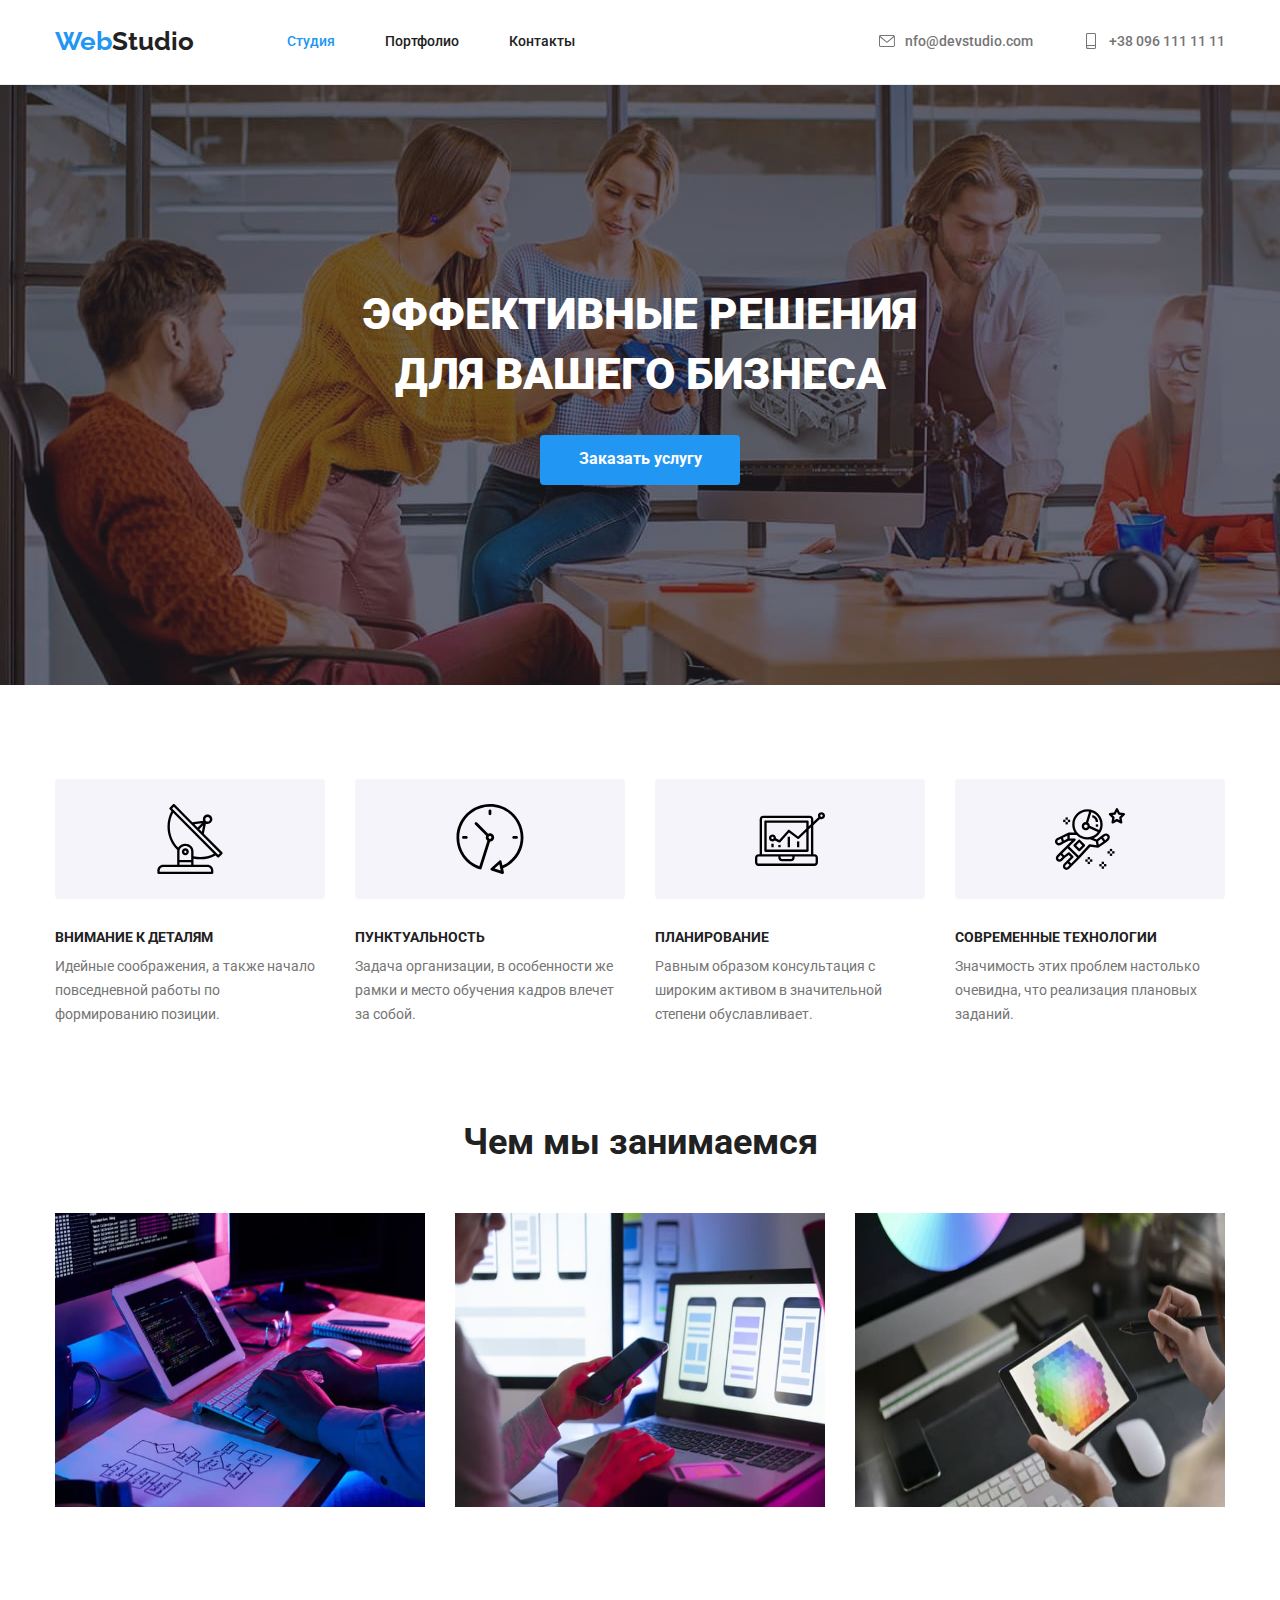
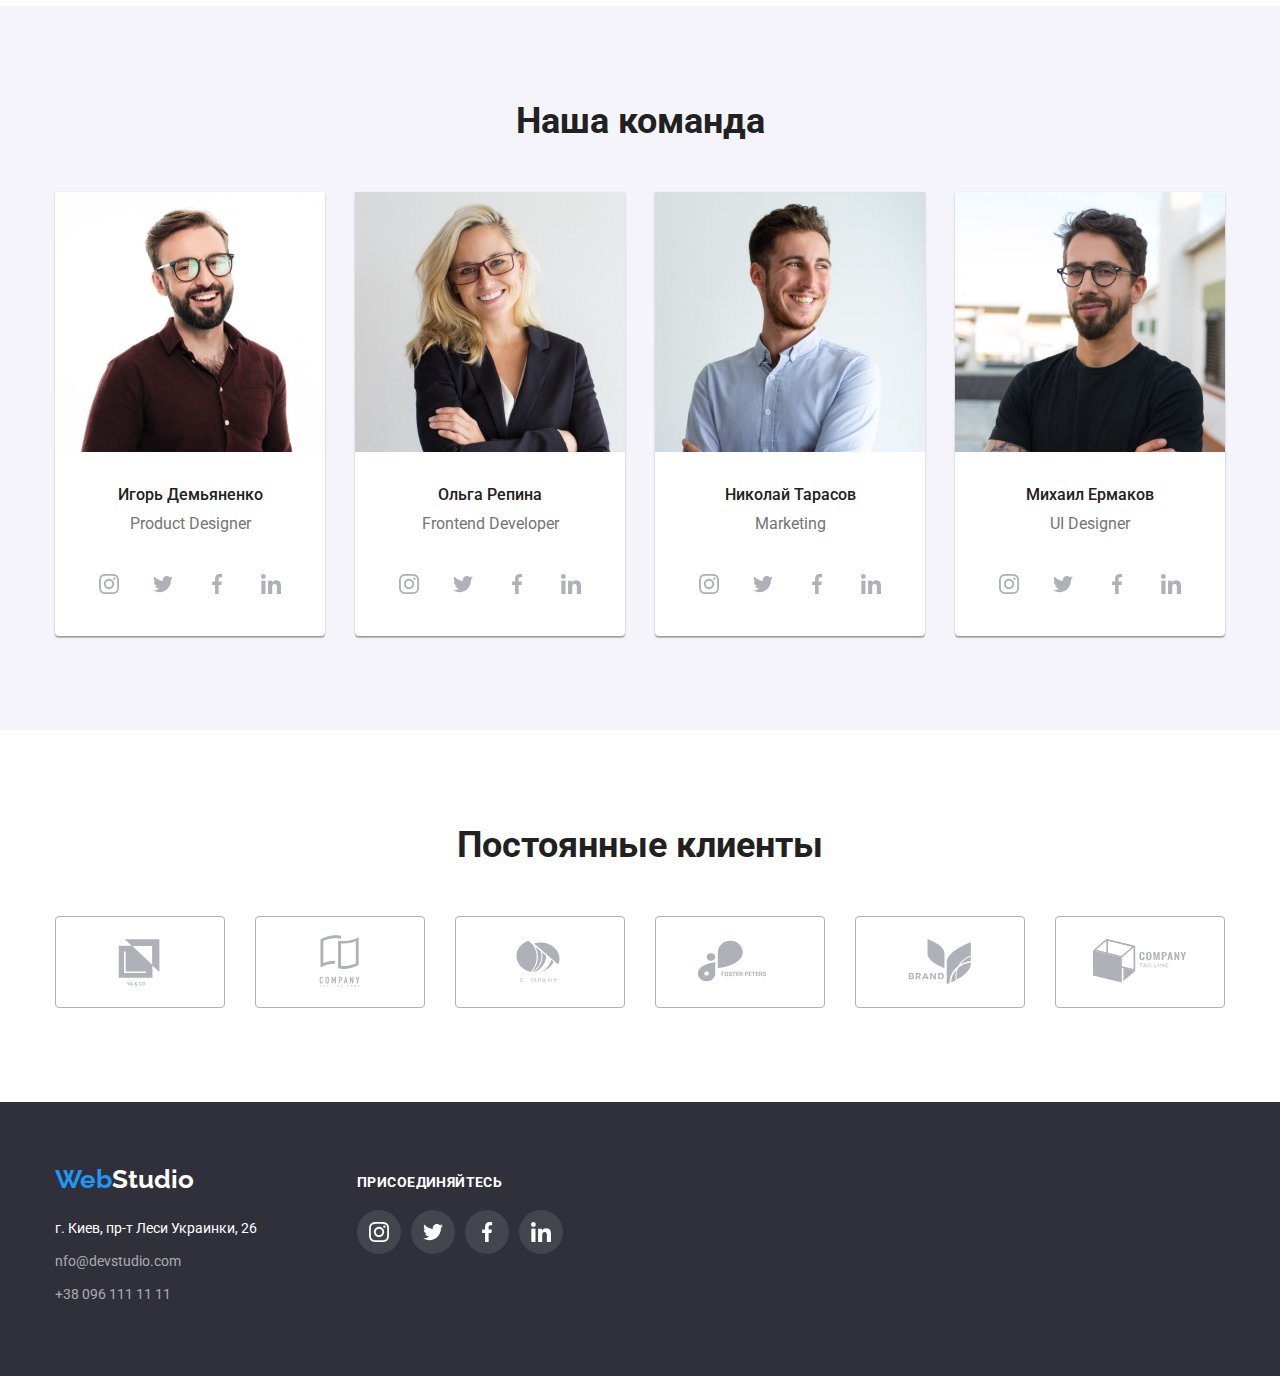
==== index.html @ 15c78597 "Initial commit" ====
<!DOCTYPE html>
<html lang="en">

<head>
    <meta charset="UTF-8">
    <meta http-equiv="X-UA-Compatible" content="IE=edge">
    <meta name="viewport" content="width=device-width, initial-scale=1.0">
    <link rel="preconnect" href="https://fonts.googleapis.com">
    <link rel="preconnect" href="https://fonts.gstatic.com" crossorigin>
    <title>Web Studio (Version 2.1)</title>
    <link href="https://fonts.googleapis.com/css2?family=Raleway:wght@700&family=Roboto:wght@400;500;700;900&display=swap"
        rel="stylesheet">
    <link rel="stylesheet" href="https://cdnjs.cloudflare.com/ajax/libs/modern-normalize/1.1.0/modern-normalize.min.css">
    <link rel="stylesheet" href="./css/style.css">
</head>

<body class="body">
    <!-- Шапка страницы -->
<header class="header">
    <div class="container">
        <nav class="nav">
            <!-- Навигация -->
            <a class="logo" href="./index.html"> <span class="web">Web</span>Studio</a>
            <ul class="site-nav list">
                <li class="item"><a href="./index.html"><span class="current">Студия</span></a></li>
                <li class="item"><a href="./portfolio.html">Портфолио</a></li>
                <li class="item"><a href="/Контакты">Контакты</a></li>
            </ul>

            <ul class="list header-contacts">
                <li class="item">

                    <a href="mailto:nfo@devstudio.com" class="contacts"> <svg class="icon">
                            <use href="./images/symbol-defs.svg#icon-envelope"></use>
                        </svg> nfo@devstudio.com</a>
                </li>
                <li class="item">

                    <a href="tel:+380961111111" class="contacts"> <svg class="icon">
                            <use href="./images/symbol-defs.svg#icon-smartphone"></use>
                        </svg> +38 096 111 11 11</a>
                </li>
            </ul>
        </nav>
    </div>
</header>

    <!-- Уникальный контент страницы -->
    <main>
        <!-- УТП -->
        <section class="hero overlay">
            <div class="container">
                <h1 class="hero-title">ЭФФЕКТИВНЫЕ РЕШЕНИЯ <br>ДЛЯ ВАШЕГО БИЗНЕСА</h1>
                <button type="button" class="hero-button">Заказать услугу</button>   
            </div>
        </section>

<!-- Конкурентные преимущества -->
        <section class="section-features">
            <div class="container">
                <h2 class="section-title hide">Конкурентные преимущества</h2>
                <ul class="features-list list">
                    <li class="item">
                        <div class="tumb">
                            <svg class="icon">
                                <use href="./images/symbol-defs.svg#icon-antenna-1"></use>
                            </svg>
                        </div>                            
                        <h3 class="title">Внимание к деталям</h3>
                        <p class="description">Идейные соображения, а также начало повседневной работы по формированию позиции.</p>
                    </li>
                    <li class="item">
                        <div class="tumb">
                            <svg class="icon">
                                <use href="./images/symbol-defs.svg#icon-clock-1"></use>
                            </svg>
                        </div>
                        <h3 class="title">Пунктуальность</h3>
                        <p class="description">Задача организации, в особенности же рамки и место обучения кадров влечет за собой.</p>
                    </li>
                    <li class="item">
                        <div class="tumb">
                            <svg class="icon">
                                <use href="./images/symbol-defs.svg#icon-diagram-1"></use>
                            </svg>
                        </div>
                        <h3 class="title">Планирование</h3>
                        <p class="description">Равным образом консультация с широким активом в значительной степени обуславливает.</p>
                    </li>
                    <li class="item">
                        <div class="tumb">
                            <svg class="icon">
                                <use href="./images/symbol-defs.svg#icon-astronaut-1"></use>
                            </svg>
                        </div>
                        <h3 class="title">Современные технологии</h3>
                        <p class="description">Значимость этих проблем настолько очевидна, что реализация плановых заданий.</p>
                    </li>
                </ul>
            </div>
            
        </section>

<!-- Чем мы занимаемся -->
        <section class="section">
            <div class="container">
                <h2 class="section-title">Чем мы занимаемся</h2>
                <ul class="work list">
                    <li class="item"><img src="./images/001.jpg" alt="Схема" width="370" height="294"></li>
                    <li class="item"><img src="./images/002.jpg" alt="Ноутбук" width="370" height="294"></li>
                    <li class="item"><img src="./images/003.jpg" alt="Палитра" width="370" height="294"></li>
                </ul>
            </div>
        </section>

<!-- Наша команда -->
        <section class="section background">
            <div class="container">
                <h2 class="section-title">Наша команда</h2>
                <ul class="team list">
                    <li class="item"><img src="./images/004.jpg" alt="Демьяненок" width="270" class="team-img">
                        <h3 class="title">Игорь Демьяненко</h3>
                        <p class="description">Product Designer</p>
                        <div class="social">
                            <ul class="list">
                                <li class="list-item"> <a href="https://www.instagram.com/" class="link">
                                    <svg class="icon">
                                        <use href="./images/symbol-defs.svg#icon-instagram-2"></use>
                                    </svg>
                                </a></li>
                                <li class="list-item"> <a href="https://www.instagram.com/" class="link">
                                    <svg class="icon">
                                        <use href="./images/symbol-defs.svg#icon-twitter-1"></use>
                                        </svg>
                                </a></li>
                                 <li class="list-item"> <a href="https://www.instagram.com/" class="link">
                                    <svg class="icon">
                                        <use href="./images/symbol-defs.svg#icon-facebook-1"></use>
                                        </svg>
                                </a></li>
                                <li class="list-item"> <a href="https://www.instagram.com/" class="link">
                                    <svg class="icon">
                                        <use href="./images/symbol-defs.svg#icon-linkedin-1"></use>
                                        </svg>
                                </a></li>   
                            </ul>
                        </div>
                    </li>

                    <li class="item"><img src="./images/005.jpg" alt="Репина" width="270" class="team-img">
                        <h3 class="title">Ольга Репина</h3>
                        <p class="description">Frontend Developer</p>
                        <div class="social">
                            <ul class="list">
                                <li class="list-item"> <a href="https://www.instagram.com/" class="link">
                                    <svg class="icon">
                                        <use href="./images/symbol-defs.svg#icon-instagram-2"></use>
                                    </svg>
                                </a></li>
                                <li class="list-item"> <a href="https://www.instagram.com/" class="link">
                                    <svg class="icon">
                                        <use href="./images/symbol-defs.svg#icon-twitter-1"></use>
                                        </svg>
                                </a></li>
                                 <li class="list-item"> <a href="https://www.instagram.com/" class="link">
                                    <svg class="icon">
                                        <use href="./images/symbol-defs.svg#icon-facebook-1"></use>
                                        </svg>
                                </a></li>
                                <li class="list-item"> <a href="https://www.instagram.com/" class="link">
                                    <svg class="icon">
                                        <use href="./images/symbol-defs.svg#icon-linkedin-1"></use>
                                        </svg>
                                </a></li>   
                            </ul>
                        </div>
                    </li>

                    <li class="item"><img src="./images/006.jpg" alt="Тарасов" width="270" class="team-img">
                        <h3 class="title">Николай Тарасов</h3>
                        <p class="description">Marketing</p>
                        <div class="social">
                            <ul class="list">
                                <li class="list-item"> <a href="https://www.instagram.com/" class="link">
                                    <svg class="icon">
                                        <use href="./images/symbol-defs.svg#icon-instagram-2"></use>
                                    </svg>
                                </a></li>
                                <li class="list-item"> <a href="https://www.instagram.com/" class="link">
                                    <svg class="icon">
                                        <use href="./images/symbol-defs.svg#icon-twitter-1"></use>
                                        </svg>
                                </a></li>
                                 <li class="list-item"> <a href="https://www.instagram.com/" class="link">
                                    <svg class="icon">
                                        <use href="./images/symbol-defs.svg#icon-facebook-1"></use>
                                        </svg>
                                </a></li>
                                <li class="list-item"> <a href="https://www.instagram.com/" class="link">
                                    <svg class="icon">
                                        <use href="./images/symbol-defs.svg#icon-linkedin-1"></use>
                                        </svg>
                                </a></li>   
                            </ul>
                        </div>
                    </li>

                    <li class="item"><img src="./images/007.jpg" alt="Ермаков" width="270" class="team-img">
                        <h3 class="title">Михаил Ермаков</h3>
                        <p class="description">UI Designer</p>
                        <div class="social">
                            <ul class="list">
                                <li class="list-item"> <a href="https://www.instagram.com/" class="link">
                                    <svg class="icon">
                                        <use href="./images/symbol-defs.svg#icon-instagram-2"></use>
                                    </svg>
                                </a></li>
                                <li class="list-item"> <a href="https://www.instagram.com/" class="link">
                                    <svg class="icon">
                                        <use href="./images/symbol-defs.svg#icon-twitter-1"></use>
                                        </svg>
                                </a></li>
                                 <li class="list-item"> <a href="https://www.instagram.com/" class="link">
                                    <svg class="icon">
                                        <use href="./images/symbol-defs.svg#icon-facebook-1"></use>
                                        </svg>
                                </a></li>
                                <li class="list-item"> <a href="https://www.instagram.com/" class="link">
                                    <svg class="icon">
                                        <use href="./images/symbol-defs.svg#icon-linkedin-1"></use>
                                        </svg>
                                </a></li>   
                            </ul>
                        </div>
                    </li>
                </ul>
            </div>
        </section>

        <!-- Постоянные клиенты -->
        <section class="section">
            <div class="container">
                <h2 class="section-title">Постоянные клиенты</h2>
                <ul class="clients-list list">
                    <li class="item">
                        <a href="//" class="client">
                            <svg class="client-icon">
                                <use href="./images/symbol-defs.svg#icon-Client-01"></use>
                            </svg>
                        </a>
                    </li>
                    <li class="item">
                        <a href="//" class="client">
                            <svg class="client-icon">
                                <use href="./images/symbol-defs.svg#icon-Client-02"></use>
                            </svg>
                        </a>
                    </li>
                    <li class="item">
                        <a href="//" class="client">
                            <svg class="client-icon">
                                <use href="./images/symbol-defs.svg#icon-Client-03"></use>
                            </svg>
                        </a>
                    </li>
                    <li class="item">
                        <a href="//" class="client">
                            <svg class="client-icon">
                                <use href="./images/symbol-defs.svg#icon-Client-04"></use>
                            </svg>
                        </a>
                    </li>
                    <li class="item">
                        <a href="//" class="client">
                            <svg class="client-icon">
                                <use href="./images/symbol-defs.svg#icon-Client-05"></use>
                            </svg>
                        </a>
                    </li>
                    <li class="item">
                        <a href="//" class="client">
                            <svg class="client-icon">
                                <use href="./images/symbol-defs.svg#icon-Client-06"></use>
                            </svg>
                        </a>
                    </li>
                </ul>
            </div>
        </section>
    </main>

    <!-- Подвал страницы -->
    <footer class="footer">
        <div class="footer-content container">
            <div class="address">
                <a class="logo" href="./index.html"> <span class="web">Web</span><span class="Studio">Studio</span></a>
                <address>
                    <ul class="list">
                        <li class="item"><a href="https://goo.gl/maps/yupuxeeYmfNQeAXS8" class="contacts geo-address">г. Киев, пр-т Леси
                                Украинки, 26</a>
                        </li>
                        <li><a href="mailto:nfo@devstudio.com" class="contacts">nfo@devstudio.com</a></li>
                        <li><a href="tel:+380961111111" class="contacts">+38 096 111 11 11</a></li>
                    </ul>
                </address>
            </div>

            <div class="social-footer">
                <h3 class="join">присоединяйтесь</h3>
                <div class="social">
                    <ul class="list">
                        <li class="list-item"> <a href="https://www.instagram.com/" class="link">
                                <svg class="icon">
                                    <use href="./images/symbol-defs.svg#icon-instagram-2"></use>
                                </svg>
                            </a></li>
                        <li class="list-item"> <a href="https://www.instagram.com/" class="link">
                                <svg class="icon">
                                    <use href="./images/symbol-defs.svg#icon-twitter-1"></use>
                                </svg>
                            </a></li>
                        <li class="list-item"> <a href="https://www.instagram.com/" class="link">
                                <svg class="icon">
                                    <use href="./images/symbol-defs.svg#icon-facebook-1"></use>
                                </svg>
                            </a></li>
                        <li class="list-item"> <a href="https://www.instagram.com/" class="link">
                                <svg class="icon">
                                    <use href="./images/symbol-defs.svg#icon-linkedin-1"></use>
                                </svg>
                            </a></li>
                    </ul>
                </div>
            </div>
        </div>
    </footer>
</body>

</html>
---- css/style.css ----
/* html {
    box-sizing: border-box;
}

*,
*::before,
*::after {
    box-sizing: inherit;
} */

:root {
    --primary-text-color: #757575;
    --title-text-color: #212121;
    --accent-color: #2196F3;
        }

h1, h2, h3, h4, h5, h6, ul, p {
    margin: 0;
    padding: 0;
}

.body {
    background-color: #ffffff;
    color: var(--primary-text-color);
    font-family: Roboto, sans-serif;
    margin: 0;
}
/* Секции */
.section {
    padding-top: 94px;    
    padding-bottom: 94px;
    /* outline: 2px solid tomato; */
}

.section-features {
    padding-top: 94px;
    padding-bottom: 0;
}
/* Заголовки секций */
.section-title {
    color: var(--title-text-color);
    font-size: 36px;
    font-weight: 700;
    line-height: 1.17;
    text-align: center;
    margin-bottom: 50px;
}
/* Все заголовки внутри секций*/
.title {
    color: var(--title-text-color);
}
/* Описания во всех секциях */
.description {
    color: var(--primary-text-color);
}

/* Фон для секции */
.background {
    background-color: #F5F4FA;
}

.container {
    margin-left: auto;
    margin-right: auto;
    padding-left: 15px;
    padding-right: 15px;
    width: 1200px;
}

.logo {
    color: var(--title-text-color);
    font-family: Raleway, cursive;
    font-size: 26px;
    font-weight: 700;
    line-height: 1.38;

    text-decoration: none;

    margin-right: 93px;
    }

.logo .web {
    color: var(--accent-color);
}

/* Скрытие элементов */
.hide {
    display: none;
}

.list {
    padding: 0px;
    margin: 0px;
    list-style: none;
}

.header {
    display: flex;
    padding-top: 24px;
    padding-bottom: 24px;
    align-items: center;
}
.nav {
    display: flex;
    align-items: center;
}
.site-nav {
    display: flex;  
}

.site-nav .item + .item {
    margin-left: 50px;
    /* background-color:  tomato; */
    }

.site-nav a {
    vertical-align: top;
    color: var(--title-text-color);
    font-size: 14px;
    font-weight: 500;
    line-height: 1.17;
    text-decoration: none;
}

.header-contacts {
    display: flex;
    margin-left: auto;
}

.header-contacts .item + .item {
    margin-left: 50px;
}

.header-contacts a {
    vertical-align: top;
}

.header .icon {
    width: 16px;
    height: 16px;
    margin-right: 10px;
}

.current {
    color: var(--accent-color);}

.contacts {
    display: inline-flex;
    align-items: center;
    color: var(--primary-text-color);
    fill: var(--primary-text-color);
    font-size: 14px;
    font-weight: 500;
    line-height: 1.17;
    text-decoration: none;
}

.site-nav a:hover,
.site-nav a:focus,
.header .contacts:hover,
.header .contacts:focus {
    color: var(--accent-color);
    fill: var(--accent-color);
}

.header {
    border-bottom: 1px solid #ECECEC;
}

.hero {
    background: #2F303A;
    text-align: center;

    padding-top: 200px;
    padding-bottom: 200px;
    height: 600px;
    }
    
    .overlay {
    max-width: 1600px;
    height: 600px;
    /* outline: 1px solid red; */
    margin-left: auto;
    margin-right: auto;
    background-image: linear-gradient(to right, 
    rgba(47, 48, 58, 0.4),
    rgba(47, 48, 58, 0.4)), url(../images/hero.jpg);
    }

.hero-title {
    font-size: 44px;
    font-weight: 900;
    color: #ffffff;
    line-height: 1.36;
    /* margin-top: 0px;
    margin-bottom: 30px; */
    /* outline: 2px solid tomato; */
    }

.hero-button {
    margin-top: 30px;
    border: none;
    border-radius: 4px;
    width: 200px;
    height: 50px;
    left: 700px;
    top: 430px;
    color: #ffffff;
    font-size: 16px;
    font-weight: 700;
    line-height: 1.88;
    background: var(--accent-color);
    cursor: pointer;
    font-family: inherit;
    }

.features-list {
    display: flex;
    }

.features-list .item {
    width: 270px;
}

.features-list .item + .item {
        margin-left: 30px;
    }

.tumb {
    display: flex;
    height: 120px;
    justify-content: center;
    align-items: center;
    background-color: #F5F4FA;
    border-radius: 4px;
    margin-bottom: 30px;
}

.features-list > .item .icon{
    width: 70px;
    height: 70px;
}

.features-list .title {
    font-size: 14px;
    font-weight: 700;
    line-height: 1.17;
    text-transform: uppercase;
    margin-bottom: 10px;
}

.features-list .description {
    font-size: 14px;
    line-height: 1.71;
}

.work {
    display: flex;
}

.work .item + .item {
    margin-left: 30px;
}

.team {
    display: flex;
}

.team .item + .item {
    margin-left: 30px;
}

.team .item {
    background-color: white;
    padding-bottom: 30px;
    box-shadow: 0px 1px 3px rgba(0, 0, 0, 0.12), 0px 1px 1px rgba(0, 0, 0, 0.14), 0px 2px 1px rgba(0, 0, 0, 0.2);
    border-radius: 0px 0px 4px 4px;
    
}
.team-img {
margin-bottom: 30px;
}

.team .title {
    font-size: 16px;
    font-weight: 500;
    line-height: 1.17;
    text-align: center;

    margin-bottom: 10px;
    }

.team .description {
    font-size: 16px;
    line-height: 1.17;
    text-align: center;
    margin-bottom: 28px;
}

.social {
    padding: 0 32px;

}

.social .list {
    display: flex;
    justify-content: center; 
}

.social .list-item:not(:last-child) {
    margin-right: 10px;
}

.social .icon {
    width: 20px;
    height: 20px;
    
}

.social .link {
    display: block;
    padding: 12px;
    width: 44px;
    height: 44px;
    border-radius: 50%;
    fill: #AFB1B8;
}
.social .link:hover,
.social .link:focus {   
    color: #F5F4FA;
    background-color: #2196F3;
    fill: #F5F4FA;
}

/* Постоянные клиенты */
.clients-list {
    display: flex;
}

.clients-list > .item:not(:last-child) {
    margin-right: 30px;
}
.client {
    display: inline-flex;
    align-items: center;
    justify-content: center;
    padding: 0;
    width: 170px;
    height: 92px;
    border: 1px solid #AFB1B8;
    fill: #AFB1B8;
    border-radius: 4px;
}

.client:hover,
.client:focus {
    border: 1px solid #2196F3;
    fill: #2196F3;
}

.client-icon {
    width: 106px;
    height: 60px;
}

.section-projects {
    padding-top: 94px;
    padding-bottom: 94px;
}

/* Фильтр проектов */
.filtres {
display: flex;
justify-content: center;
margin-bottom: 50px;
margin-right: 8px;
}

.filtres .item + .item {
    margin-left: 8px;
}
.button {
    display: flex;
    border: none;
    border-radius: 4px;
    padding: 6px 22px;
    color: #212121;
    font-size: 16px;
    font-weight: 500;
    line-height: 1.62;
    background: #F5F4FA;
    cursor: pointer;
    font-family: inherit;
}

.button:hover,
.button:focus {
    color:#ffffff;
    background: #2196F3;
    box-shadow: 0px 1px 1px rgba(0, 0, 0, 0.12),
            0px 4px 4px rgba(0, 0, 0, 0.06), 1px 4px 6px rgba(0, 0, 0, 0.16);
}

.projects {
    display: flex;
    flex-wrap: wrap;    
}

.projects img {
    display: block;
}

.projects .item {
width: 370px;
margin-right: 30px;
margin-bottom: 30px;
}

.projects .item:hover {
    box-shadow: 0px 1px 1px 
    rgba(0, 0, 0, 0.12), 
    0px 4px 4px 
    rgba(0, 0, 0, 0.06), 1px 4px 6px 
    rgba(0, 0, 0, 0.16);
}

.item-text {
border: solid 1px #EEEEEE;
padding: 20px 24px;
}

.projects .item:nth-child(3n) {
    margin-right: 0;
}

.projects .item:nth-last-child(-n+3) {
    margin-bottom: 0;
}

.projects-img {
    margin-bottom: 20px;
}

.projects .title {
    font-size: 18px;
    font-weight: 700;
    line-height: 2;
    margin-bottom: 4px;
}

.projects .description {
    font-size: 16px;
    line-height: 1.88;
}

.projects .link {
    text-decoration: none;
}

.footer {
    background: #2F303A;
    padding-top: 60px;
    padding-bottom: 60px;
}

.footer .list {
    margin-top: 20px;
}

.Studio {
    color: #ffffff;
}

.footer .contacts {
    color: rgba(255, 255, 255, 0.6);
    font-style: normal;
    font-weight: 400;
    font-size: 14px;
    line-height: 1.7;
    text-decoration: none;
    margin-bottom: 9px;
}

.footer .geo-address {
    color: #ffffff;
}

.footer-content {
    display: flex;
}

.address {
    margin-right: 70px;
}

.social {
    padding: 0;
    justify-content: left;
}

.social-footer .list .list-item:not(:last-child) {
    margin-right: 10px;
    display: flex;
    bottom: 0;
}

.join {
    text-align: left;;
    text-transform: uppercase;
    font-style: normal;
    font-weight: 700;
    font-size: 14px;
    line-height: 16px;
    letter-spacing: 0.03em;
    color: #FFFFFF;
    margin-top: 12px;
    margin-bottom: 20px;
}

.social-footer .icon {
fill: #FFFFFF;
}

.social-footer .link {
    background-color: rgba(255, 255, 255, 0.1);
    border-radius: 50%;
}
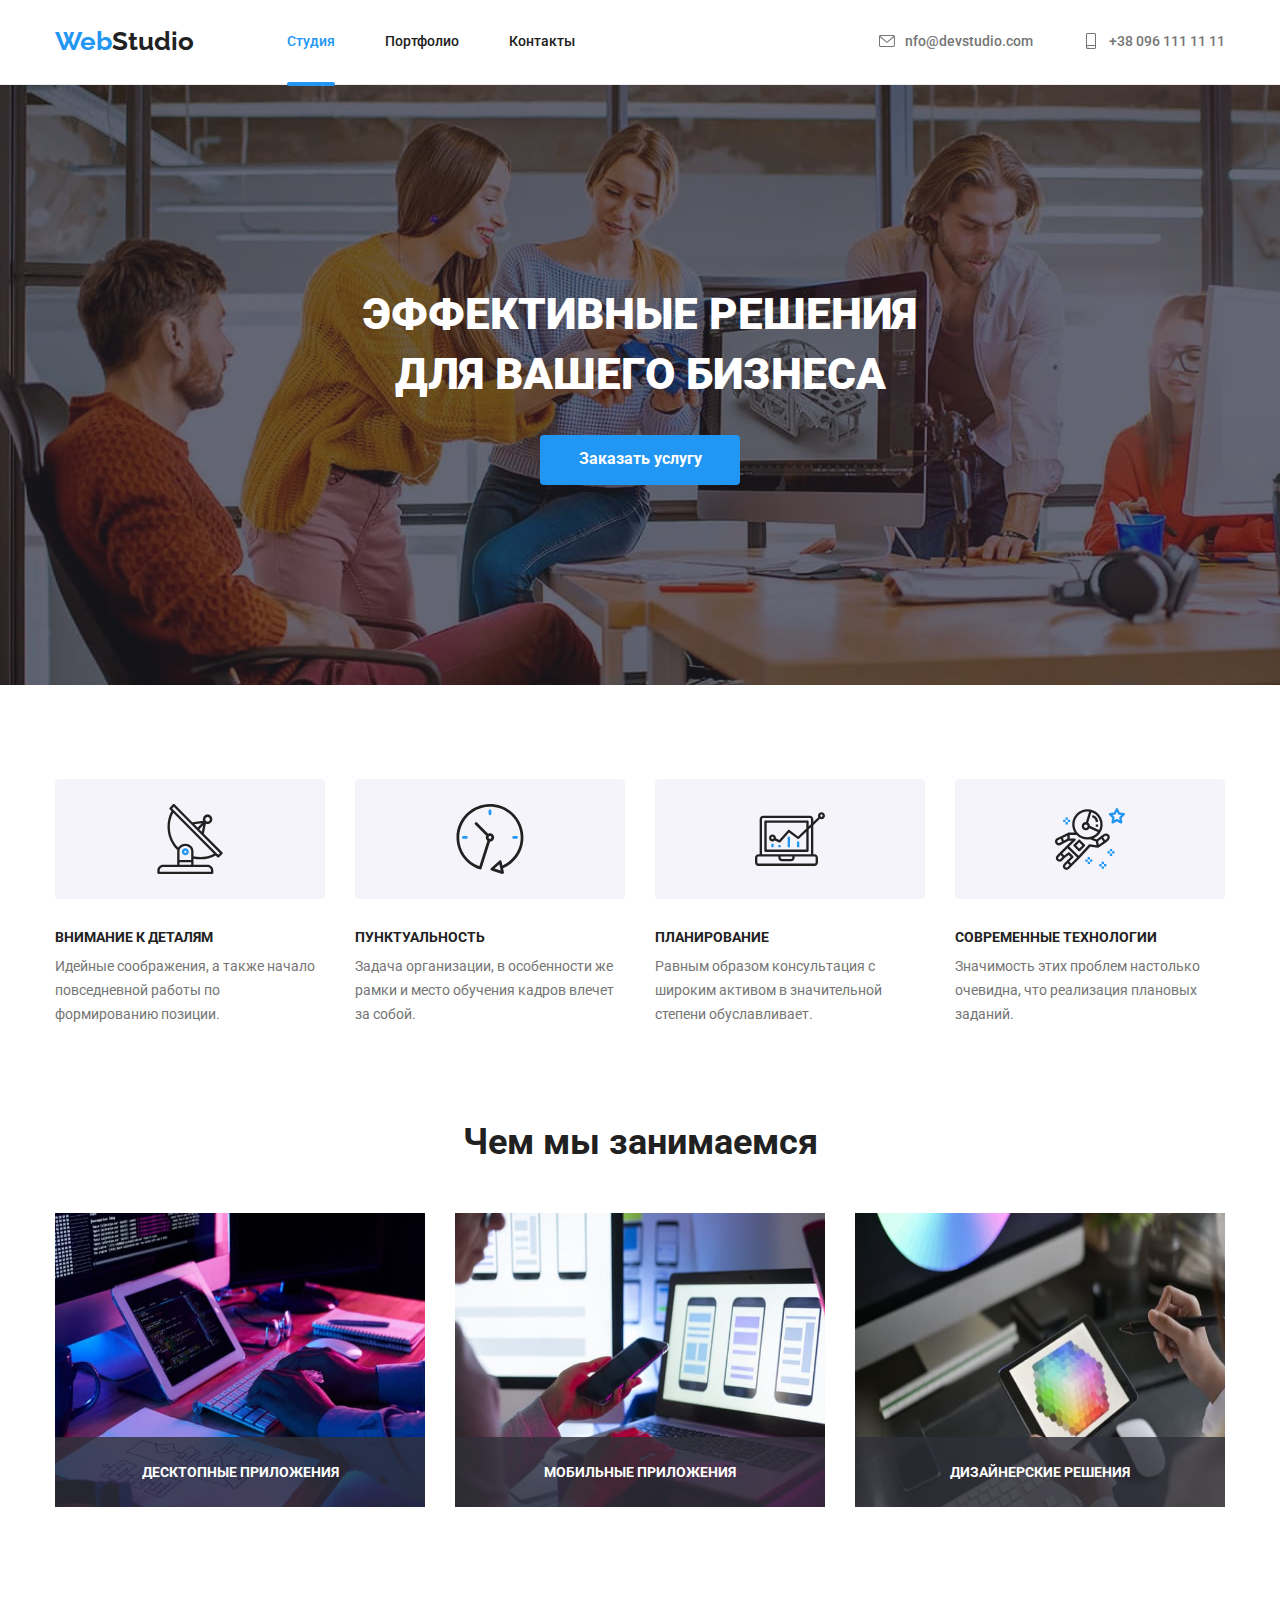
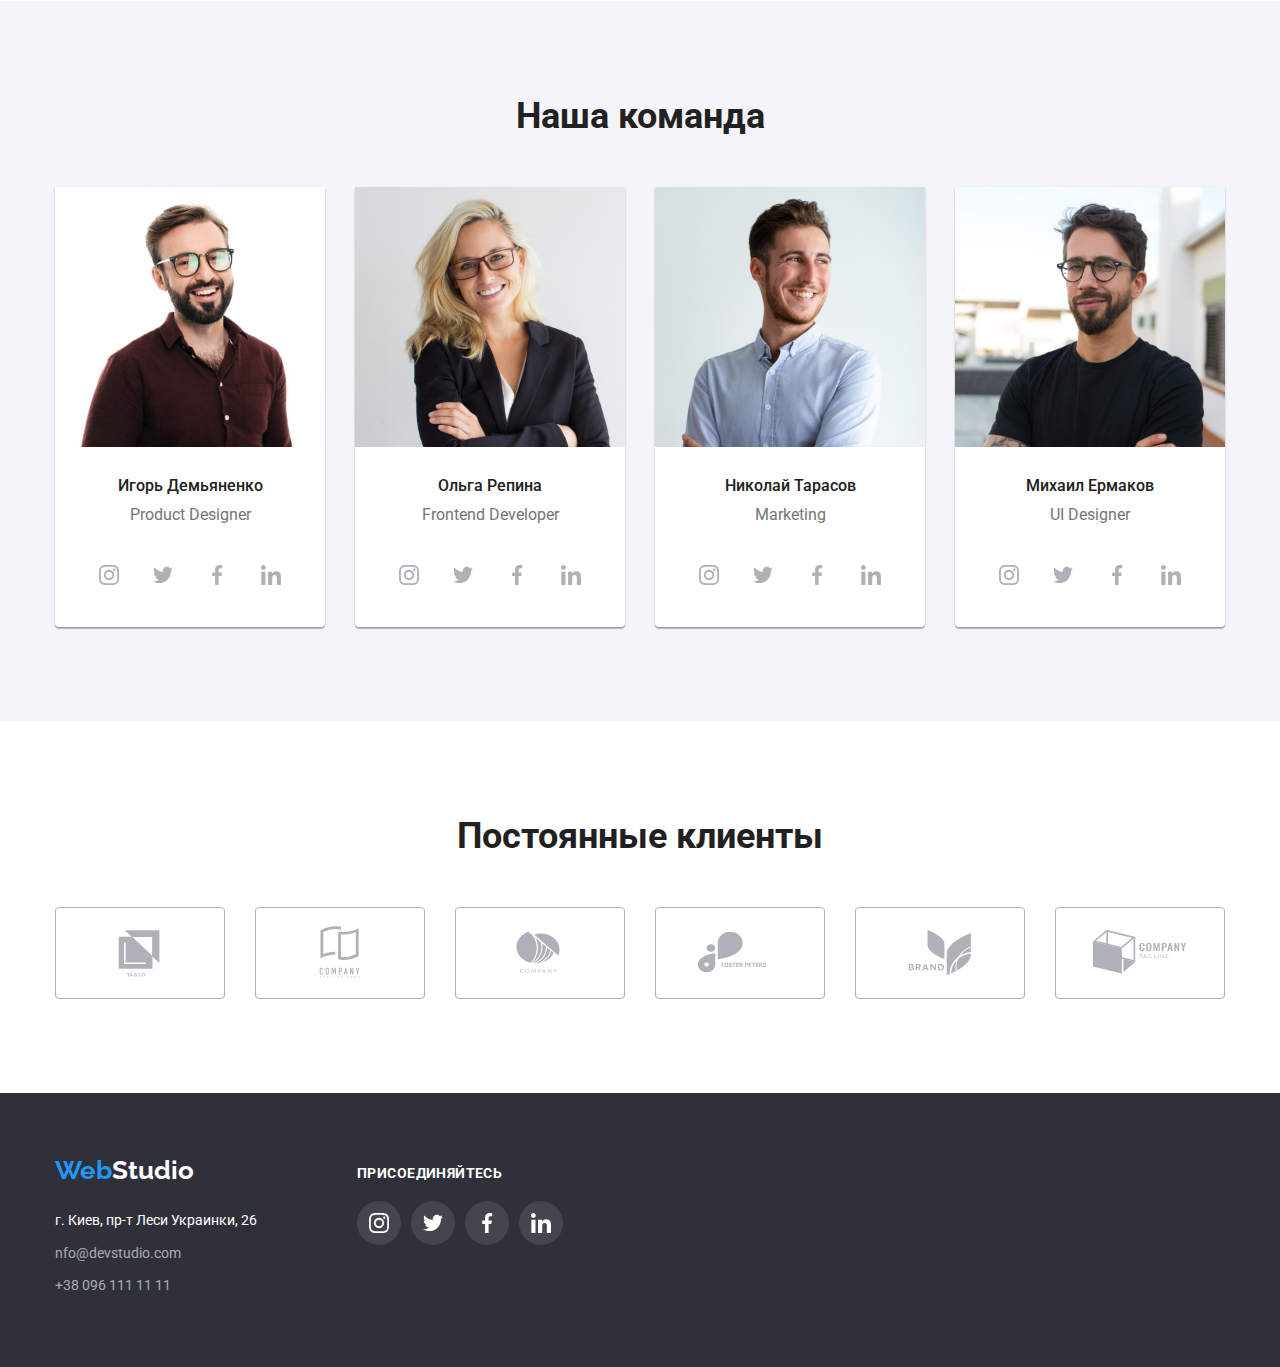
==== commit 9a337c9b: "HW-05-01" ====
--- a/index.html
+++ b/index.html
@@ -22,7 +22,7 @@
             <!-- Навигация -->
             <a class="logo" href="./index.html"> <span class="web">Web</span>Studio</a>
             <ul class="site-nav list">
-                <li class="item"><a href="./index.html"><span class="current">Студия</span></a></li>
+                <li class="item"><a href="./index.html" class="current">Студия</a></li>
                 <li class="item"><a href="./portfolio.html">Портфолио</a></li>
                 <li class="item"><a href="/Контакты">Контакты</a></li>
             </ul>
@@ -31,13 +31,13 @@
                 <li class="item">
 
                     <a href="mailto:nfo@devstudio.com" class="contacts"> <svg class="icon">
-                            <use href="./images/symbol-defs.svg#icon-envelope"></use>
+                            <use href="./images/symbol-defs.svg#envelope"></use>
                         </svg> nfo@devstudio.com</a>
                 </li>
                 <li class="item">
 
                     <a href="tel:+380961111111" class="contacts"> <svg class="icon">
-                            <use href="./images/symbol-defs.svg#icon-smartphone"></use>
+                            <use href="./images/symbol-defs.svg#smartphone"></use>
                         </svg> +38 096 111 11 11</a>
                 </li>
             </ul>
@@ -51,9 +51,12 @@
         <section class="hero overlay">
             <div class="container">
                 <h1 class="hero-title">ЭФФЕКТИВНЫЕ РЕШЕНИЯ <br>ДЛЯ ВАШЕГО БИЗНЕСА</h1>
-                <button type="button" class="hero-button">Заказать услугу</button>   
-            </div>
-        </section>
+                <button data-modal-open type="button" class="hero-button">Заказать услугу</button>   
+            </div>
+        </section>
+
+        
+
 
 <!-- Конкурентные преимущества -->
         <section class="section-features">
@@ -63,7 +66,7 @@
                     <li class="item">
                         <div class="tumb">
                             <svg class="icon">
-                                <use href="./images/symbol-defs.svg#icon-antenna-1"></use>
+                                <use href="./images/symbol-defs.svg#antenna-1"></use>
                             </svg>
                         </div>                            
                         <h3 class="title">Внимание к деталям</h3>
@@ -72,7 +75,7 @@
                     <li class="item">
                         <div class="tumb">
                             <svg class="icon">
-                                <use href="./images/symbol-defs.svg#icon-clock-1"></use>
+                                <use href="./images/symbol-defs.svg#clock-1"></use>
                             </svg>
                         </div>
                         <h3 class="title">Пунктуальность</h3>
@@ -81,7 +84,7 @@
                     <li class="item">
                         <div class="tumb">
                             <svg class="icon">
-                                <use href="./images/symbol-defs.svg#icon-diagram-1"></use>
+                                <use href="./images/symbol-defs.svg#diagram-1"></use>
                             </svg>
                         </div>
                         <h3 class="title">Планирование</h3>
@@ -90,7 +93,7 @@
                     <li class="item">
                         <div class="tumb">
                             <svg class="icon">
-                                <use href="./images/symbol-defs.svg#icon-astronaut-1"></use>
+                                <use href="./images/symbol-defs.svg#astronaut-1"></use>
                             </svg>
                         </div>
                         <h3 class="title">Современные технологии</h3>
@@ -106,9 +109,18 @@
             <div class="container">
                 <h2 class="section-title">Чем мы занимаемся</h2>
                 <ul class="work list">
-                    <li class="item"><img src="./images/001.jpg" alt="Схема" width="370" height="294"></li>
-                    <li class="item"><img src="./images/002.jpg" alt="Ноутбук" width="370" height="294"></li>
-                    <li class="item"><img src="./images/003.jpg" alt="Палитра" width="370" height="294"></li>
+                    <li class="item">
+                        <img src="./images/001.jpg" alt="Схема" width="370" height="294">
+                        <h3 class="work-title">Десктопные приложения</h3>
+                    </li>
+                    <li class="item">
+                        <h3 class="work-title">Мобильные приложения</h3>
+                        <img src="./images/002.jpg" alt="Ноутбук" width="370" height="294">
+                    </li>
+                    <li class="item">
+                        <h3 class="work-title">Дизайнерские решения</h3>
+                        <img src="./images/003.jpg" alt="Палитра" width="370" height="294">
+                    </li>
                 </ul>
             </div>
         </section>
@@ -125,22 +137,22 @@
                             <ul class="list">
                                 <li class="list-item"> <a href="https://www.instagram.com/" class="link">
                                     <svg class="icon">
-                                        <use href="./images/symbol-defs.svg#icon-instagram-2"></use>
+                                        <use href="./images/symbol-defs.svg#instagram-2"></use>
                                     </svg>
                                 </a></li>
                                 <li class="list-item"> <a href="https://www.instagram.com/" class="link">
                                     <svg class="icon">
-                                        <use href="./images/symbol-defs.svg#icon-twitter-1"></use>
+                                        <use href="./images/symbol-defs.svg#twitter-1"></use>
                                         </svg>
                                 </a></li>
                                  <li class="list-item"> <a href="https://www.instagram.com/" class="link">
                                     <svg class="icon">
-                                        <use href="./images/symbol-defs.svg#icon-facebook-1"></use>
-                                        </svg>
-                                </a></li>
-                                <li class="list-item"> <a href="https://www.instagram.com/" class="link">
-                                    <svg class="icon">
-                                        <use href="./images/symbol-defs.svg#icon-linkedin-1"></use>
+                                        <use href="./images/symbol-defs.svg#facebook-1"></use>
+                                        </svg>
+                                </a></li>
+                                <li class="list-item"> <a href="https://www.instagram.com/" class="link">
+                                    <svg class="icon">
+                                        <use href="./images/symbol-defs.svg#linkedin-1"></use>
                                         </svg>
                                 </a></li>   
                             </ul>
@@ -154,22 +166,22 @@
                             <ul class="list">
                                 <li class="list-item"> <a href="https://www.instagram.com/" class="link">
                                     <svg class="icon">
-                                        <use href="./images/symbol-defs.svg#icon-instagram-2"></use>
+                                        <use href="./images/symbol-defs.svg#instagram-2"></use>
                                     </svg>
                                 </a></li>
                                 <li class="list-item"> <a href="https://www.instagram.com/" class="link">
                                     <svg class="icon">
-                                        <use href="./images/symbol-defs.svg#icon-twitter-1"></use>
+                                        <use href="./images/symbol-defs.svg#twitter-1"></use>
                                         </svg>
                                 </a></li>
                                  <li class="list-item"> <a href="https://www.instagram.com/" class="link">
                                     <svg class="icon">
-                                        <use href="./images/symbol-defs.svg#icon-facebook-1"></use>
-                                        </svg>
-                                </a></li>
-                                <li class="list-item"> <a href="https://www.instagram.com/" class="link">
-                                    <svg class="icon">
-                                        <use href="./images/symbol-defs.svg#icon-linkedin-1"></use>
+                                        <use href="./images/symbol-defs.svg#facebook-1"></use>
+                                        </svg>
+                                </a></li>
+                                <li class="list-item"> <a href="https://www.instagram.com/" class="link">
+                                    <svg class="icon">
+                                        <use href="./images/symbol-defs.svg#linkedin-1"></use>
                                         </svg>
                                 </a></li>   
                             </ul>
@@ -183,22 +195,22 @@
                             <ul class="list">
                                 <li class="list-item"> <a href="https://www.instagram.com/" class="link">
                                     <svg class="icon">
-                                        <use href="./images/symbol-defs.svg#icon-instagram-2"></use>
+                                        <use href="./images/symbol-defs.svg#instagram-2"></use>
                                     </svg>
                                 </a></li>
                                 <li class="list-item"> <a href="https://www.instagram.com/" class="link">
                                     <svg class="icon">
-                                        <use href="./images/symbol-defs.svg#icon-twitter-1"></use>
+                                        <use href="./images/symbol-defs.svg#twitter-1"></use>
                                         </svg>
                                 </a></li>
                                  <li class="list-item"> <a href="https://www.instagram.com/" class="link">
                                     <svg class="icon">
-                                        <use href="./images/symbol-defs.svg#icon-facebook-1"></use>
-                                        </svg>
-                                </a></li>
-                                <li class="list-item"> <a href="https://www.instagram.com/" class="link">
-                                    <svg class="icon">
-                                        <use href="./images/symbol-defs.svg#icon-linkedin-1"></use>
+                                        <use href="./images/symbol-defs.svg#facebook-1"></use>
+                                        </svg>
+                                </a></li>
+                                <li class="list-item"> <a href="https://www.instagram.com/" class="link">
+                                    <svg class="icon">
+                                        <use href="./images/symbol-defs.svg#linkedin-1"></use>
                                         </svg>
                                 </a></li>   
                             </ul>
@@ -212,22 +224,22 @@
                             <ul class="list">
                                 <li class="list-item"> <a href="https://www.instagram.com/" class="link">
                                     <svg class="icon">
-                                        <use href="./images/symbol-defs.svg#icon-instagram-2"></use>
+                                        <use href="./images/symbol-defs.svg#instagram-2"></use>
                                     </svg>
                                 </a></li>
                                 <li class="list-item"> <a href="https://www.instagram.com/" class="link">
                                     <svg class="icon">
-                                        <use href="./images/symbol-defs.svg#icon-twitter-1"></use>
+                                        <use href="./images/symbol-defs.svg#twitter-1"></use>
                                         </svg>
                                 </a></li>
                                  <li class="list-item"> <a href="https://www.instagram.com/" class="link">
                                     <svg class="icon">
-                                        <use href="./images/symbol-defs.svg#icon-facebook-1"></use>
-                                        </svg>
-                                </a></li>
-                                <li class="list-item"> <a href="https://www.instagram.com/" class="link">
-                                    <svg class="icon">
-                                        <use href="./images/symbol-defs.svg#icon-linkedin-1"></use>
+                                        <use href="./images/symbol-defs.svg#facebook-1"></use>
+                                        </svg>
+                                </a></li>
+                                <li class="list-item"> <a href="https://www.instagram.com/" class="link">
+                                    <svg class="icon">
+                                        <use href="./images/symbol-defs.svg#linkedin-1"></use>
                                         </svg>
                                 </a></li>   
                             </ul>
@@ -245,42 +257,42 @@
                     <li class="item">
                         <a href="//" class="client">
                             <svg class="client-icon">
-                                <use href="./images/symbol-defs.svg#icon-Client-01"></use>
-                            </svg>
-                        </a>
-                    </li>
-                    <li class="item">
-                        <a href="//" class="client">
-                            <svg class="client-icon">
-                                <use href="./images/symbol-defs.svg#icon-Client-02"></use>
-                            </svg>
-                        </a>
-                    </li>
-                    <li class="item">
-                        <a href="//" class="client">
-                            <svg class="client-icon">
-                                <use href="./images/symbol-defs.svg#icon-Client-03"></use>
-                            </svg>
-                        </a>
-                    </li>
-                    <li class="item">
-                        <a href="//" class="client">
-                            <svg class="client-icon">
-                                <use href="./images/symbol-defs.svg#icon-Client-04"></use>
-                            </svg>
-                        </a>
-                    </li>
-                    <li class="item">
-                        <a href="//" class="client">
-                            <svg class="client-icon">
-                                <use href="./images/symbol-defs.svg#icon-Client-05"></use>
-                            </svg>
-                        </a>
-                    </li>
-                    <li class="item">
-                        <a href="//" class="client">
-                            <svg class="client-icon">
-                                <use href="./images/symbol-defs.svg#icon-Client-06"></use>
+                                <use href="./images/symbol-defs.svg#Client-01"></use>
+                            </svg>
+                        </a>
+                    </li>
+                    <li class="item">
+                        <a href="//" class="client">
+                            <svg class="client-icon">
+                                <use href="./images/symbol-defs.svg#Client-02"></use>
+                            </svg>
+                        </a>
+                    </li>
+                    <li class="item">
+                        <a href="//" class="client">
+                            <svg class="client-icon">
+                                <use href="./images/symbol-defs.svg#Client-03"></use>
+                            </svg>
+                        </a>
+                    </li>
+                    <li class="item">
+                        <a href="//" class="client">
+                            <svg class="client-icon">
+                                <use href="./images/symbol-defs.svg#Client-04"></use>
+                            </svg>
+                        </a>
+                    </li>
+                    <li class="item">
+                        <a href="//" class="client">
+                            <svg class="client-icon">
+                                <use href="./images/symbol-defs.svg#Client-05"></use>
+                            </svg>
+                        </a>
+                    </li>
+                    <li class="item">
+                        <a href="//" class="client">
+                            <svg class="client-icon">
+                                <use href="./images/symbol-defs.svg#Client-06"></use>
                             </svg>
                         </a>
                     </li>
@@ -311,22 +323,22 @@
                     <ul class="list">
                         <li class="list-item"> <a href="https://www.instagram.com/" class="link">
                                 <svg class="icon">
-                                    <use href="./images/symbol-defs.svg#icon-instagram-2"></use>
+                                    <use href="./images/symbol-defs.svg#instagram-2"></use>
                                 </svg>
                             </a></li>
                         <li class="list-item"> <a href="https://www.instagram.com/" class="link">
                                 <svg class="icon">
-                                    <use href="./images/symbol-defs.svg#icon-twitter-1"></use>
+                                    <use href="./images/symbol-defs.svg#twitter-1"></use>
                                 </svg>
                             </a></li>
                         <li class="list-item"> <a href="https://www.instagram.com/" class="link">
                                 <svg class="icon">
-                                    <use href="./images/symbol-defs.svg#icon-facebook-1"></use>
+                                    <use href="./images/symbol-defs.svg#facebook-1"></use>
                                 </svg>
                             </a></li>
                         <li class="list-item"> <a href="https://www.instagram.com/" class="link">
                                 <svg class="icon">
-                                    <use href="./images/symbol-defs.svg#icon-linkedin-1"></use>
+                                    <use href="./images/symbol-defs.svg#linkedin-1"></use>
                                 </svg>
                             </a></li>
                     </ul>
@@ -334,6 +346,18 @@
             </div>
         </div>
     </footer>
+    
+    <!-- Модальное окно -->
+    <div class="backdrop is-hidden" data-modal>
+        <div class="modal">
+            <button class="modal-button" data-modal-close>
+                <svg class="modal-icon">
+                    <use href="./images/symbol-defs.svg#close"> </use>
+                </svg>
+            </button>
+        </div>
+    </div>
+    <script src="./js/modal.js"></script>
 </body>
 
 </html>--- a/css/style.css
+++ b/css/style.css
@@ -18,6 +18,8 @@
     margin: 0;
     padding: 0;
 }
+
+img {display: block;}
 
 .body {
     background-color: #ffffff;
@@ -99,6 +101,7 @@
     padding-top: 24px;
     padding-bottom: 24px;
     align-items: center;
+    position: relative;
 }
 .nav {
     display: flex;
@@ -110,16 +113,20 @@
 
 .site-nav .item + .item {
     margin-left: 50px;
-    /* background-color:  tomato; */
     }
 
 .site-nav a {
+    position: relative;
     vertical-align: top;
     color: var(--title-text-color);
     font-size: 14px;
     font-weight: 500;
     line-height: 1.17;
     text-decoration: none;
+
+    transition-property: color;
+    transition-duration: 250ms;
+    transition-timing-function: cubic-bezier(0.4, 0, 0.2, 1);
 }
 
 .header-contacts {
@@ -141,8 +148,19 @@
     margin-right: 10px;
 }
 
-.current {
+a.current {
     color: var(--accent-color);}
+
+a.current:after {
+    content: "";
+    display: block;
+    height: 4px;
+    width: 100%;
+    border-radius: 2px;
+    background-color: #2196F3;
+    position: absolute;
+    bottom: -37px;
+}
 
 .contacts {
     display: inline-flex;
@@ -153,6 +171,10 @@
     font-weight: 500;
     line-height: 1.17;
     text-decoration: none;
+
+    transition-property: color, fill;
+    transition-duration: 250ms;
+    transition-timing-function: cubic-bezier(0.4, 0, 0.2, 1);
 }
 
 .site-nav a:hover,
@@ -160,7 +182,7 @@
 .header .contacts:hover,
 .header .contacts:focus {
     color: var(--accent-color);
-    fill: var(--accent-color);
+    fill: var(--accent-color);    
 }
 
 .header {
@@ -179,7 +201,6 @@
     .overlay {
     max-width: 1600px;
     height: 600px;
-    /* outline: 1px solid red; */
     margin-left: auto;
     margin-right: auto;
     background-image: linear-gradient(to right, 
@@ -214,6 +235,55 @@
     font-family: inherit;
     }
 
+.backdrop {
+    position: fixed;
+    top: 0;
+    left: 0;
+    width: 100%;
+    height: 100%;
+    background-color: rgba(0, 0, 0, 0.2);
+
+    opacity: 1;
+    transition: opacity 250ms cubic-bezier(0.4, 0, 0.2, 1);
+}
+
+.backdrop.is-hidden {
+    opacity: 0;
+    pointer-events: none;
+}
+
+.backdrop.is-hidden .modal {
+    transform: translate(-50%, -50%) scale(0.9);
+}
+
+.modal {
+    position: absolute;
+    left: 50%;
+    top: 50%;    
+    min-width: 528px;
+    min-height: 581px;
+    background-color: #fff;
+    border-radius: 4px;
+    transform: translate(-50%, -50%) scale(1);
+    transition: opacity 250ms cubic-bezier(0.4, 0, 0.2, 1);
+}
+
+.modal-button {
+    position: absolute;
+    right: 0;
+    top: 0;
+    margin-right: 8px;
+    margin-top: 8px;
+    border: none;
+    background-color: #fff;
+
+}
+
+.modal-icon {
+    width: 30px;
+    height: 30px;
+}
+
 .features-list {
     display: flex;
     }
@@ -262,6 +332,25 @@
     margin-left: 30px;
 }
 
+.work .item {
+    position: relative;
+}
+
+.work-title {
+    display: block;
+    width: 100%;
+    text-transform: uppercase;
+    font-size: 14px;
+    font-weight: 700;
+    line-height: 1.17;
+    color: #FFFFFF;
+    text-align: center;
+    padding: 27px;
+    position: absolute;
+    bottom: 0;
+    background-color: rgba(47, 48, 58, 0.8);
+}
+
 .team {
     display: flex;
 }
@@ -314,7 +403,7 @@
 .social .icon {
     width: 20px;
     height: 20px;
-    
+    fill: #AFB1B8;
 }
 
 .social .link {
@@ -323,13 +412,18 @@
     width: 44px;
     height: 44px;
     border-radius: 50%;
-    fill: #AFB1B8;
+    
+    transition-property: background-color, fill;
+    transition-duration: 250ms;
+    transition-timing-function: cubic-bezier(0.4, 0, 0.2, 1);
 }
 .social .link:hover,
 .social .link:focus {   
-    color: #F5F4FA;
     background-color: #2196F3;
-    fill: #F5F4FA;
+    }
+
+.social .link:hover .icon {
+fill: #F5F4FA;
 }
 
 /* Постоянные клиенты */
@@ -350,6 +444,10 @@
     border: 1px solid #AFB1B8;
     fill: #AFB1B8;
     border-radius: 4px;
+
+    transition-property: border, fill;
+    transition-duration: 250ms;
+    transition-timing-function: cubic-bezier(0.4, 0, 0.2, 1);   
 }
 
 .client:hover,
@@ -391,12 +489,16 @@
     background: #F5F4FA;
     cursor: pointer;
     font-family: inherit;
+    
+    transition-property: background-color, color, box-shadow;
+    transition-duration: 250ms;
+    transition-timing-function: cubic-bezier(0.4, 0, 0.2, 1);    
 }
 
 .button:hover,
 .button:focus {
     color:#ffffff;
-    background: #2196F3;
+    background-color: #2196F3;
     box-shadow: 0px 1px 1px rgba(0, 0, 0, 0.12),
             0px 4px 4px rgba(0, 0, 0, 0.06), 1px 4px 6px rgba(0, 0, 0, 0.16);
 }
@@ -406,14 +508,49 @@
     flex-wrap: wrap;    
 }
 
-.projects img {
-    display: block;
-}
-
-.projects .item {
-width: 370px;
-margin-right: 30px;
-margin-bottom: 30px;
+.project-thumb {
+position: relative;
+overflow: hidden;
+}
+
+.project-overlay {
+    display: flex;
+    padding-left: 24px;
+    padding-right: 24px;
+    align-items: center;
+    width: 100%;
+    height: 100%;
+    position: absolute;
+    top: 0;
+    left: 0;
+    transform: translateY(100%);
+    background-color: rgba(33, 150, 243, 0.9);
+    
+    transition-property: transform;
+    transition-duration: 250ms;
+    transition-timing-function: cubic-bezier(0.4, 0, 0.2, 1);
+}
+
+.project-overlay p {
+    text-align: left;
+    justify-self: start;
+    color: #ffffff;
+    font-size: 18px;
+    line-height: 1.56;    
+}
+
+.projects .item {    
+    width: 370px;
+    margin-right: 30px;
+    margin-bottom: 30px;
+
+    transition-property: box-shadow;
+    transition-duration: 250ms;
+    transition-timing-function: cubic-bezier(0.4, 0, 0.2, 1);
+    }
+
+.projects .item:hover .project-overlay {
+    transform: translateY(0);
 }
 
 .projects .item:hover {
